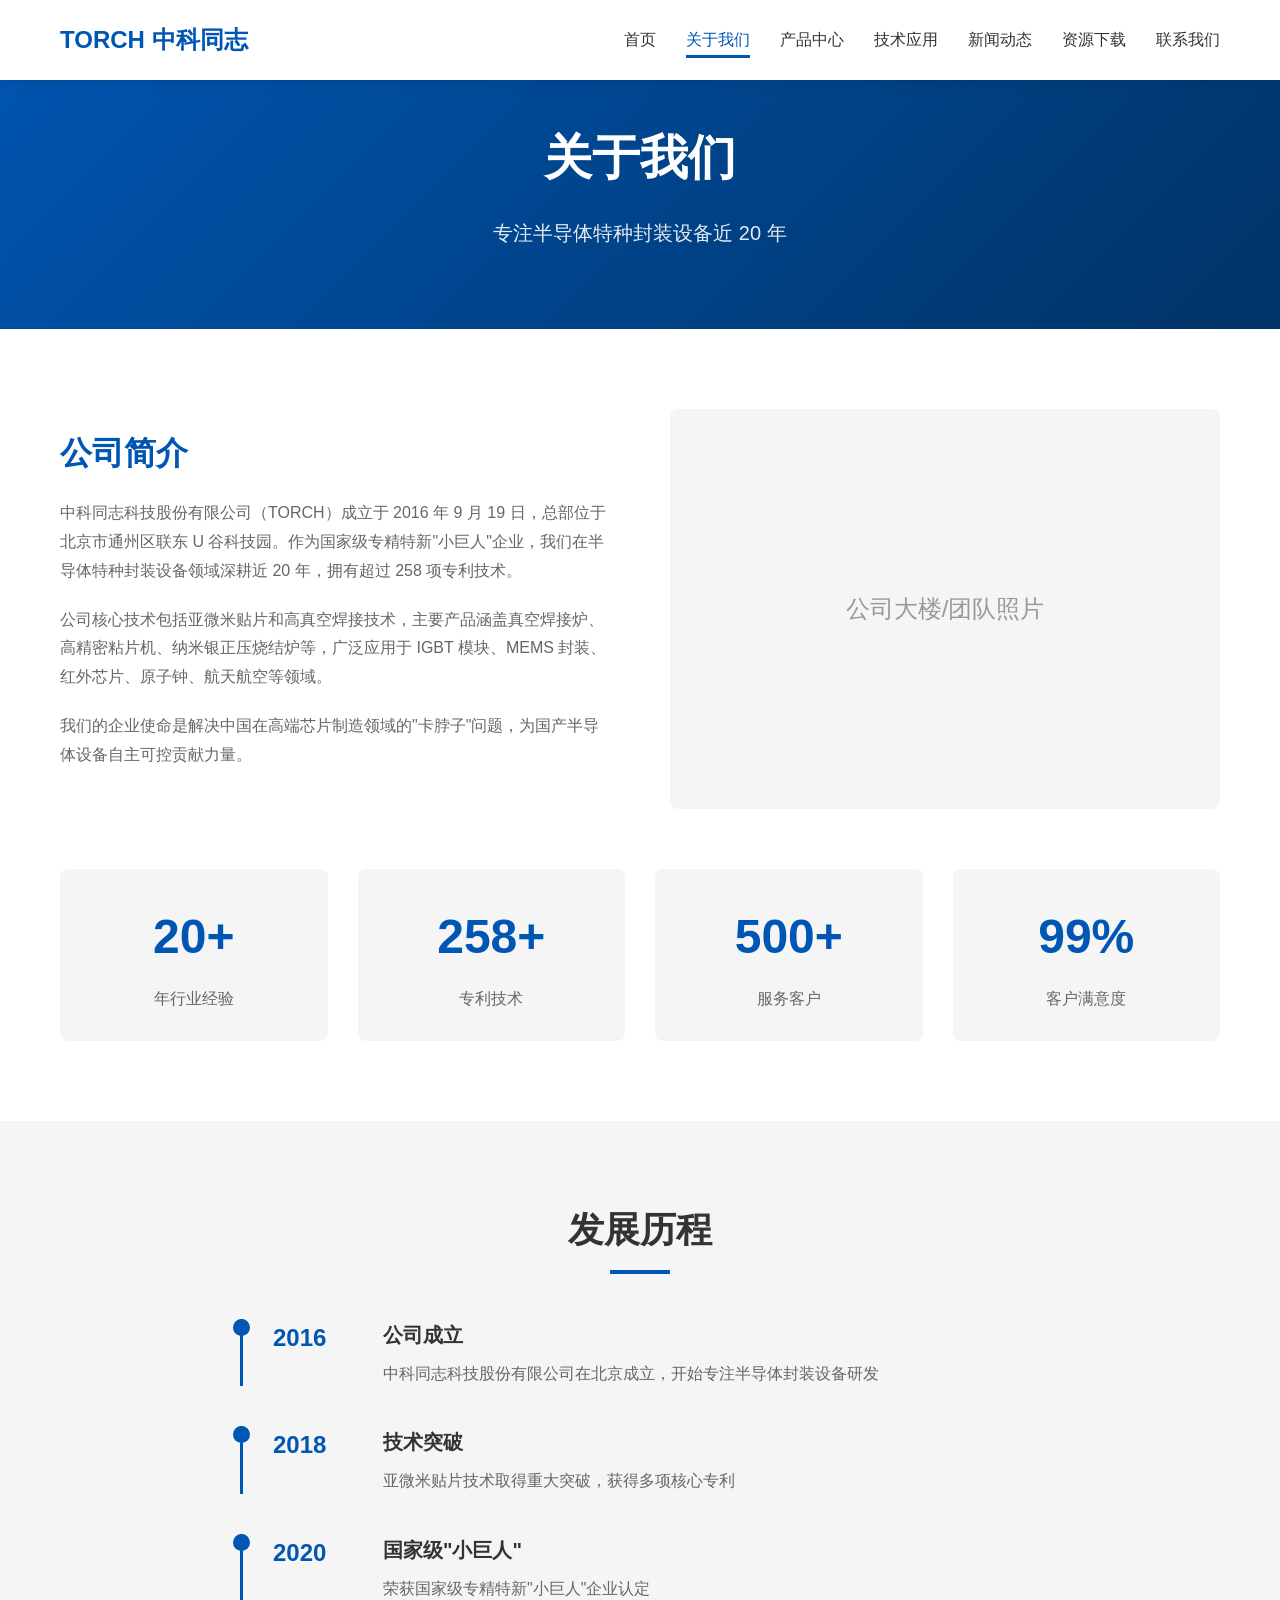
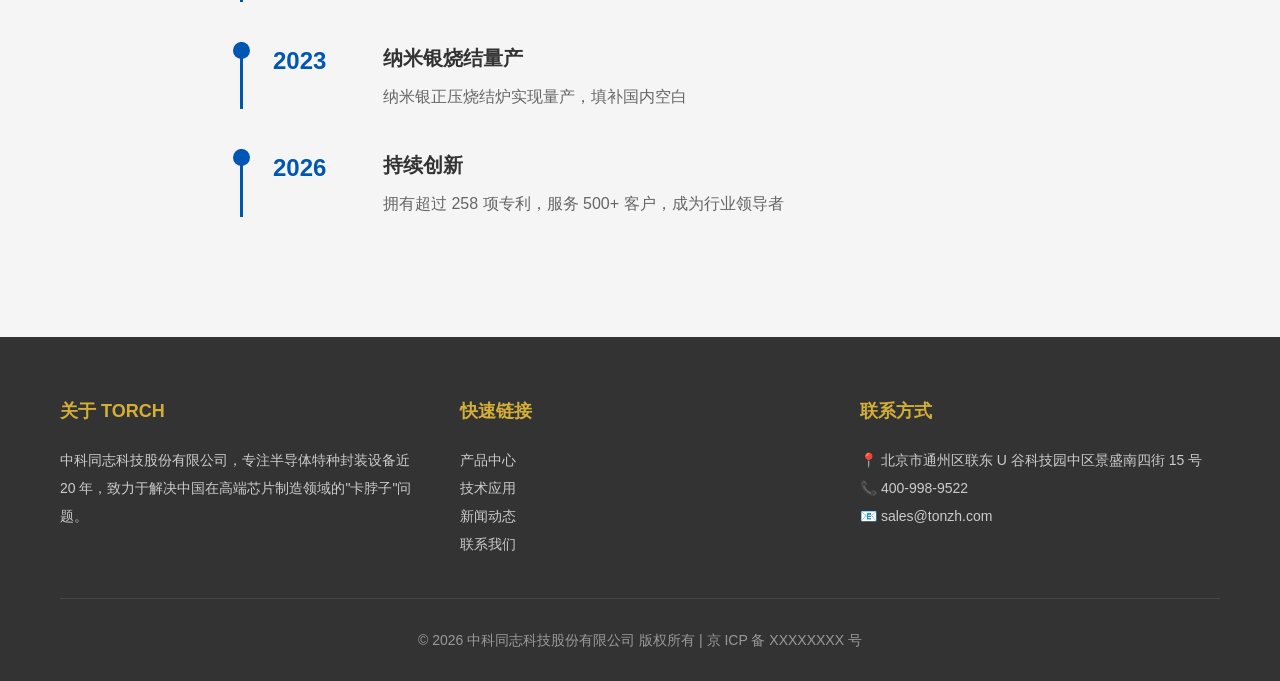
==== about/index.html @ dc51363b "Initial commit: 中科同志科技官方网站 v1.0" ====
<!DOCTYPE html>
<html lang="zh-CN">
<head>
    <meta charset="UTF-8">
    <meta name="viewport" content="width=device-width, initial-scale=1.0">
    <meta name="description" content="中科同志科技股份有限公司（TORCH）- 国家级专精特新'小巨人'企业，专注半导体特种封装设备近 20 年。">
    <title>关于我们 - 中科同志科技（TORCH）</title>
    <link rel="stylesheet" href="/css/style.css">
    <style>
        .page-header {
            background: linear-gradient(135deg, #0056B3 0%, #003366 100%);
            color: white;
            padding: 120px 0 80px;
            text-align: center;
        }
        .page-header h1 {
            font-size: 48px;
            margin-bottom: 20px;
        }
        .page-header p {
            font-size: 20px;
            opacity: 0.9;
        }
        .about-section {
            padding: 80px 0;
        }
        .about-content {
            display: grid;
            grid-template-columns: 1fr 1fr;
            gap: 60px;
            align-items: center;
        }
        .about-text h2 {
            font-size: 32px;
            margin-bottom: 20px;
            color: #0056B3;
        }
        .about-text p {
            line-height: 1.8;
            color: #666;
            margin-bottom: 20px;
        }
        .about-image {
            background: #f5f5f5;
            height: 400px;
            border-radius: 8px;
            display: flex;
            align-items: center;
            justify-content: center;
            font-size: 24px;
            color: #999;
        }
        .stats-grid {
            display: grid;
            grid-template-columns: repeat(4, 1fr);
            gap: 30px;
            margin-top: 60px;
        }
        .stat-card {
            text-align: center;
            padding: 30px;
            background: #f5f5f5;
            border-radius: 8px;
        }
        .stat-number {
            font-size: 48px;
            font-weight: 700;
            color: #0056B3;
            margin-bottom: 10px;
        }
        .stat-label {
            font-size: 16px;
            color: #666;
        }
        .timeline {
            padding: 80px 0;
            background: #f5f5f5;
        }
        .timeline-item {
            display: flex;
            gap: 30px;
            margin-bottom: 40px;
            padding-left: 30px;
            border-left: 3px solid #0056B3;
            position: relative;
        }
        .timeline-item::before {
            content: '';
            position: absolute;
            left: -10px;
            top: 0;
            width: 17px;
            height: 17px;
            background: #0056B3;
            border-radius: 50%;
        }
        .timeline-year {
            font-size: 24px;
            font-weight: 700;
            color: #0056B3;
            min-width: 80px;
        }
        .timeline-content h3 {
            font-size: 20px;
            margin-bottom: 10px;
        }
        .timeline-content p {
            color: #666;
            line-height: 1.6;
        }
    </style>
</head>
<body>
    <!-- 导航栏 -->
    <nav class="navbar">
        <div class="container">
            <div class="logo">
                <span class="logo-text" style="display:block">TORCH 中科同志</span>
            </div>
            <ul class="nav-menu">
                <li><a href="/">首页</a></li>
                <li><a href="/about/" class="active">关于我们</a></li>
                <li><a href="/products/">产品中心</a></li>
                <li><a href="/applications/">技术应用</a></li>
                <li><a href="/news/">新闻动态</a></li>
                <li><a href="/resources/">资源下载</a></li>
                <li><a href="/contact/">联系我们</a></li>
            </ul>
        </div>
    </nav>

    <!-- 页面头部 -->
    <section class="page-header">
        <div class="container">
            <h1>关于我们</h1>
            <p>专注半导体特种封装设备近 20 年</p>
        </div>
    </section>

    <!-- 公司简介 -->
    <section class="about-section">
        <div class="container">
            <div class="about-content">
                <div class="about-text">
                    <h2>公司简介</h2>
                    <p>中科同志科技股份有限公司（TORCH）成立于 2016 年 9 月 19 日，总部位于北京市通州区联东 U 谷科技园。作为国家级专精特新"小巨人"企业，我们在半导体特种封装设备领域深耕近 20 年，拥有超过 258 项专利技术。</p>
                    <p>公司核心技术包括亚微米贴片和高真空焊接技术，主要产品涵盖真空焊接炉、高精密粘片机、纳米银正压烧结炉等，广泛应用于 IGBT 模块、MEMS 封装、红外芯片、原子钟、航天航空等领域。</p>
                    <p>我们的企业使命是解决中国在高端芯片制造领域的"卡脖子"问题，为国产半导体设备自主可控贡献力量。</p>
                </div>
                <div class="about-image">
                    公司大楼/团队照片
                </div>
            </div>

            <!-- 核心数据 -->
            <div class="stats-grid">
                <div class="stat-card">
                    <div class="stat-number">20+</div>
                    <div class="stat-label">年行业经验</div>
                </div>
                <div class="stat-card">
                    <div class="stat-number">258+</div>
                    <div class="stat-label">专利技术</div>
                </div>
                <div class="stat-card">
                    <div class="stat-number">500+</div>
                    <div class="stat-label">服务客户</div>
                </div>
                <div class="stat-card">
                    <div class="stat-number">99%</div>
                    <div class="stat-label">客户满意度</div>
                </div>
            </div>
        </div>
    </section>

    <!-- 发展历程 -->
    <section class="timeline">
        <div class="container">
            <h2 class="section-title">发展历程</h2>
            <div style="max-width: 800px; margin: 0 auto;">
                <div class="timeline-item">
                    <div class="timeline-year">2016</div>
                    <div class="timeline-content">
                        <h3>公司成立</h3>
                        <p>中科同志科技股份有限公司在北京成立，开始专注半导体封装设备研发</p>
                    </div>
                </div>
                <div class="timeline-item">
                    <div class="timeline-year">2018</div>
                    <div class="timeline-content">
                        <h3>技术突破</h3>
                        <p>亚微米贴片技术取得重大突破，获得多项核心专利</p>
                    </div>
                </div>
                <div class="timeline-item">
                    <div class="timeline-year">2020</div>
                    <div class="timeline-content">
                        <h3>国家级"小巨人"</h3>
                        <p>荣获国家级专精特新"小巨人"企业认定</p>
                    </div>
                </div>
                <div class="timeline-item">
                    <div class="timeline-year">2023</div>
                    <div class="timeline-content">
                        <h3>纳米银烧结量产</h3>
                        <p>纳米银正压烧结炉实现量产，填补国内空白</p>
                    </div>
                </div>
                <div class="timeline-item">
                    <div class="timeline-year">2026</div>
                    <div class="timeline-content">
                        <h3>持续创新</h3>
                        <p>拥有超过 258 项专利，服务 500+ 客户，成为行业领导者</p>
                    </div>
                </div>
            </div>
        </div>
    </section>

    <!-- 页脚 -->
    <footer class="footer">
        <div class="container">
            <div class="footer-grid">
                <div class="footer-section">
                    <h4>关于 TORCH</h4>
                    <p>中科同志科技股份有限公司，专注半导体特种封装设备近 20 年，致力于解决中国在高端芯片制造领域的"卡脖子"问题。</p>
                </div>
                <div class="footer-section">
                    <h4>快速链接</h4>
                    <ul>
                        <li><a href="/products/">产品中心</a></li>
                        <li><a href="/applications/">技术应用</a></li>
                        <li><a href="/news/">新闻动态</a></li>
                        <li><a href="/contact/">联系我们</a></li>
                    </ul>
                </div>
                <div class="footer-section">
                    <h4>联系方式</h4>
                    <ul>
                        <li>📍 北京市通州区联东 U 谷科技园中区景盛南四街 15 号</li>
                        <li>📞 400-998-9522</li>
                        <li>📧 sales@tonzh.com</li>
                    </ul>
                </div>
            </div>
            <div class="footer-bottom">
                <p>&copy; 2026 中科同志科技股份有限公司 版权所有 | 京 ICP 备 XXXXXXXX 号</p>
            </div>
        </div>
    </footer>

    <script src="/js/main.js"></script>
</body>
</html>
---- css/style.css ----
/* 中科同志科技官方网站 - 样式表 */

/* 变量定义 */
:root {
    --primary-blue: #0056B3;
    --dark-gray: #333333;
    --light-gray: #F5F5F5;
    --patent-gold: #D4AF37;
    --white: #FFFFFF;
    --text-color: #333333;
    --text-light: #666666;
    --border-color: #E0E0E0;
}

/* 基础重置 */
* {
    margin: 0;
    padding: 0;
    box-sizing: border-box;
}

body {
    font-family: '思源黑体', 'Source Han Sans CN', 'Microsoft YaHei', sans-serif;
    font-size: 16px;
    line-height: 1.6;
    color: var(--text-color);
    background-color: var(--white);
}

a {
    text-decoration: none;
    color: inherit;
    transition: color 0.3s ease;
}

ul {
    list-style: none;
}

img {
    max-width: 100%;
    height: auto;
}

.container {
    max-width: 1200px;
    margin: 0 auto;
    padding: 0 20px;
}

.text-center {
    text-align: center;
}

/* 按钮样式 */
.btn {
    display: inline-block;
    padding: 12px 30px;
    border-radius: 4px;
    font-weight: 600;
    transition: all 0.3s ease;
    cursor: pointer;
}

.btn-primary {
    background-color: var(--primary-blue);
    color: var(--white);
    border: 2px solid var(--primary-blue);
}

.btn-primary:hover {
    background-color: #004494;
    border-color: #004494;
}

.btn-secondary {
    background-color: transparent;
    color: var(--primary-blue);
    border: 2px solid var(--primary-blue);
}

.btn-secondary:hover {
    background-color: var(--primary-blue);
    color: var(--white);
}

/* 导航栏 */
.navbar {
    background-color: var(--white);
    box-shadow: 0 2px 10px rgba(0,0,0,0.1);
    position: fixed;
    top: 0;
    left: 0;
    right: 0;
    z-index: 1000;
}

.navbar .container {
    display: flex;
    justify-content: space-between;
    align-items: center;
    height: 80px;
}

.logo {
    display: flex;
    align-items: center;
}

.logo img {
    height: 50px;
}

.logo-text {
    font-size: 24px;
    font-weight: bold;
    color: var(--primary-blue);
}

.nav-menu {
    display: flex;
    gap: 30px;
}

.nav-menu a {
    font-weight: 500;
    color: var(--text-color);
    padding: 10px 0;
    position: relative;
}

.nav-menu a:hover,
.nav-menu a.active {
    color: var(--primary-blue);
}

.nav-menu a.active::after {
    content: '';
    position: absolute;
    bottom: 0;
    left: 0;
    right: 0;
    height: 3px;
    background-color: var(--primary-blue);
}

.nav-toggle {
    display: none;
    flex-direction: column;
    cursor: pointer;
}

.nav-toggle span {
    width: 25px;
    height: 3px;
    background-color: var(--text-color);
    margin: 3px 0;
    transition: 0.3s;
}

/* 首屏 Hero */
.hero {
    position: relative;
    height: 600px;
    display: flex;
    align-items: center;
    margin-top: 80px;
    overflow: hidden;
}

.hero-bg {
    position: absolute;
    top: 0;
    left: 0;
    right: 0;
    bottom: 0;
    background: linear-gradient(135deg, var(--primary-blue) 0%, #003366 100%);
    z-index: -1;
}

.hero-bg::before {
    content: '';
    position: absolute;
    top: 0;
    left: 0;
    right: 0;
    bottom: 0;
    background: url('/images/hero-pattern.svg') repeat;
    opacity: 0.1;
}

.hero-content {
    color: var(--white);
    text-align: center;
}

.hero h1 {
    font-size: 48px;
    font-weight: 700;
    margin-bottom: 20px;
}

.hero-subtitle {
    font-size: 20px;
    margin-bottom: 40px;
    opacity: 0.9;
}

.hero-buttons {
    display: flex;
    gap: 20px;
    justify-content: center;
}

.hero .btn-secondary {
    color: var(--white);
    border-color: var(--white);
}

.hero .btn-secondary:hover {
    background-color: var(--white);
    color: var(--primary-blue);
}

/* 章节通用样式 */
.section {
    padding: 80px 0;
}

.section-title {
    font-size: 36px;
    font-weight: 700;
    text-align: center;
    margin-bottom: 60px;
    color: var(--dark-gray);
    position: relative;
}

.section-title::after {
    content: '';
    position: absolute;
    bottom: -15px;
    left: 50%;
    transform: translateX(-50%);
    width: 60px;
    height: 4px;
    background-color: var(--primary-blue);
}

/* 核心优势 */
.features {
    padding: 80px 0;
    background-color: var(--light-gray);
}

.features-grid {
    display: grid;
    grid-template-columns: repeat(4, 1fr);
    gap: 30px;
}

.feature-card {
    background: var(--white);
    padding: 40px 30px;
    border-radius: 8px;
    text-align: center;
    transition: transform 0.3s ease, box-shadow 0.3s ease;
}

.feature-card:hover {
    transform: translateY(-10px);
    box-shadow: 0 20px 40px rgba(0,0,0,0.1);
}

.feature-icon {
    font-size: 48px;
    margin-bottom: 20px;
}

.feature-card h3 {
    font-size: 20px;
    margin-bottom: 15px;
    color: var(--primary-blue);
}

.feature-card p {
    color: var(--text-light);
    line-height: 1.8;
}

/* 产品预览 */
.products-preview {
    padding: 80px 0;
}

.products-grid {
    display: grid;
    grid-template-columns: repeat(3, 1fr);
    gap: 30px;
    margin-bottom: 50px;
}

.product-card {
    background: var(--white);
    border: 1px solid var(--border-color);
    border-radius: 8px;
    overflow: hidden;
    transition: box-shadow 0.3s ease;
}

.product-card:hover {
    box-shadow: 0 10px 30px rgba(0,0,0,0.1);
}

.product-image {
    height: 200px;
    background-color: var(--light-gray);
    display: flex;
    align-items: center;
    justify-content: center;
}

.product-placeholder {
    color: var(--text-light);
    font-size: 18px;
}

.product-card h3 {
    padding: 20px 20px 10px;
    font-size: 20px;
    color: var(--dark-gray);
}

.product-card p {
    padding: 0 20px 20px;
    color: var(--text-light);
    line-height: 1.8;
}

.product-link {
    display: block;
    padding: 0 20px 20px;
    color: var(--primary-blue);
    font-weight: 600;
}

.product-link:hover {
    color: #004494;
}

/* 新闻预览 */
.news-preview {
    padding: 80px 0;
    background-color: var(--light-gray);
}

.news-grid {
    display: grid;
    grid-template-columns: repeat(3, 1fr);
    gap: 30px;
    margin-bottom: 50px;
}

.news-card {
    background: var(--white);
    border-radius: 8px;
    overflow: hidden;
    box-shadow: 0 2px 10px rgba(0,0,0,0.05);
    transition: transform 0.3s ease;
}

.news-card:hover {
    transform: translateY(-5px);
}

.news-image {
    height: 180px;
    background-color: var(--primary-blue);
    display: flex;
    align-items: center;
    justify-content: center;
    color: var(--white);
    font-size: 48px;
}

.news-content {
    padding: 20px;
}

.news-category {
    display: inline-block;
    padding: 4px 12px;
    background-color: var(--primary-blue);
    color: var(--white);
    font-size: 12px;
    border-radius: 20px;
    margin-bottom: 10px;
}

.news-title {
    font-size: 18px;
    font-weight: 600;
    margin-bottom: 10px;
    color: var(--dark-gray);
}

.news-excerpt {
    color: var(--text-light);
    font-size: 14px;
    line-height: 1.6;
    margin-bottom: 15px;
}

.news-meta {
    display: flex;
    justify-content: space-between;
    font-size: 13px;
    color: #999;
}

/* 页脚 */
.footer {
    background-color: var(--dark-gray);
    color: var(--white);
    padding: 60px 0 30px;
}

.footer-grid {
    display: grid;
    grid-template-columns: repeat(3, 1fr);
    gap: 40px;
    margin-bottom: 40px;
}

.footer-section h4 {
    font-size: 18px;
    margin-bottom: 20px;
    color: var(--patent-gold);
}

.footer-section p,
.footer-section li {
    color: #ccc;
    line-height: 2;
    font-size: 14px;
}

.footer-section ul li {
    list-style: none;
}

.footer-section a:hover {
    color: var(--patent-gold);
}

.footer-bottom {
    border-top: 1px solid #444;
    padding-top: 30px;
    text-align: center;
    color: #999;
    font-size: 14px;
}

/* 响应式设计 */
@media (max-width: 992px) {
    .features-grid,
    .products-grid,
    .news-grid,
    .footer-grid {
        grid-template-columns: repeat(2, 1fr);
    }

    .hero h1 {
        font-size: 36px;
    }
}

@media (max-width: 768px) {
    .nav-menu {
        display: none;
        position: absolute;
        top: 80px;
        left: 0;
        right: 0;
        background: var(--white);
        flex-direction: column;
        padding: 20px;
        box-shadow: 0 5px 10px rgba(0,0,0,0.1);
    }

    .nav-menu.active {
        display: flex;
    }

    .nav-toggle {
        display: flex;
    }

    .features-grid,
    .products-grid,
    .news-grid,
    .footer-grid {
        grid-template-columns: 1fr;
    }

    .hero {
        height: 500px;
    }

    .hero h1 {
        font-size: 28px;
    }

    .hero-subtitle {
        font-size: 16px;
    }

    .hero-buttons {
        flex-direction: column;
        align-items: center;
    }
}

/* 页面加载动画 */
@keyframes fadeIn {
    from {
        opacity: 0;
        transform: translateY(20px);
    }
    to {
        opacity: 1;
        transform: translateY(0);
    }
}

.feature-card,
.product-card,
.news-card {
    animation: fadeIn 0.6s ease forwards;
}
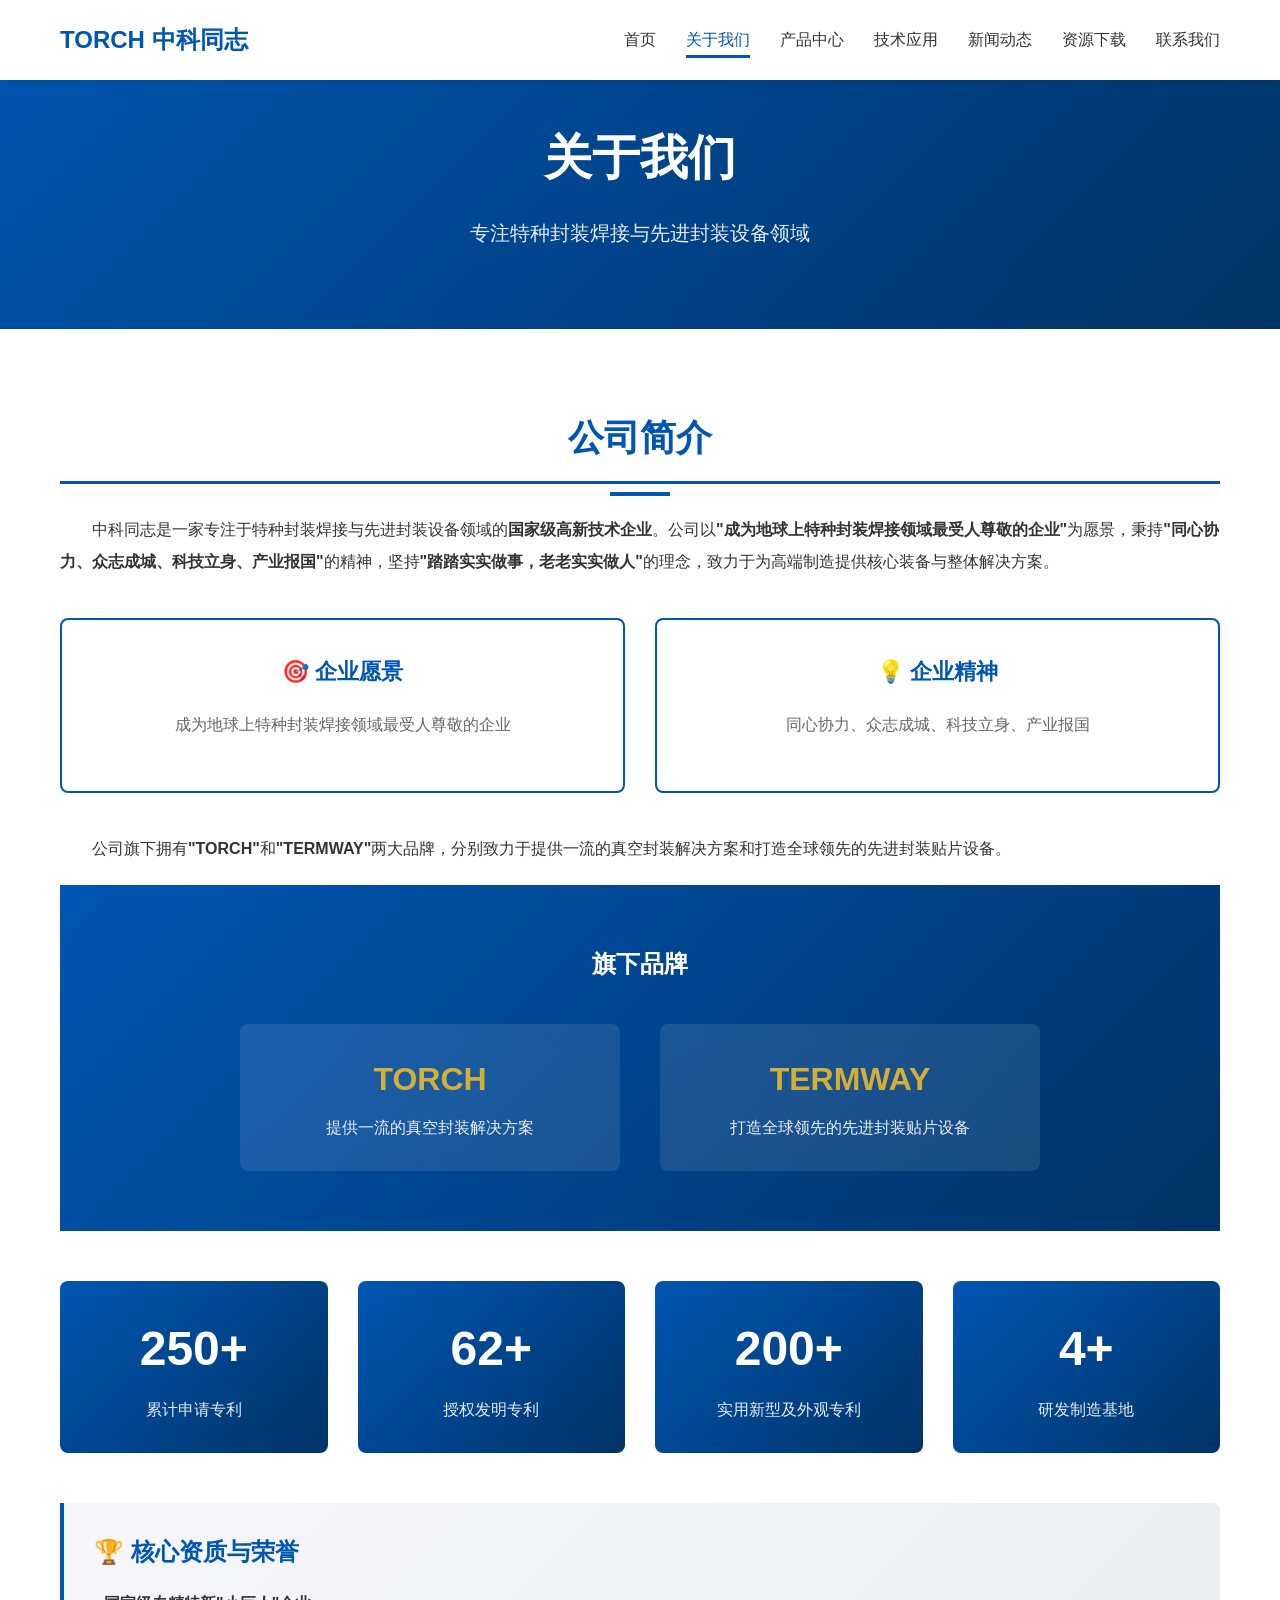
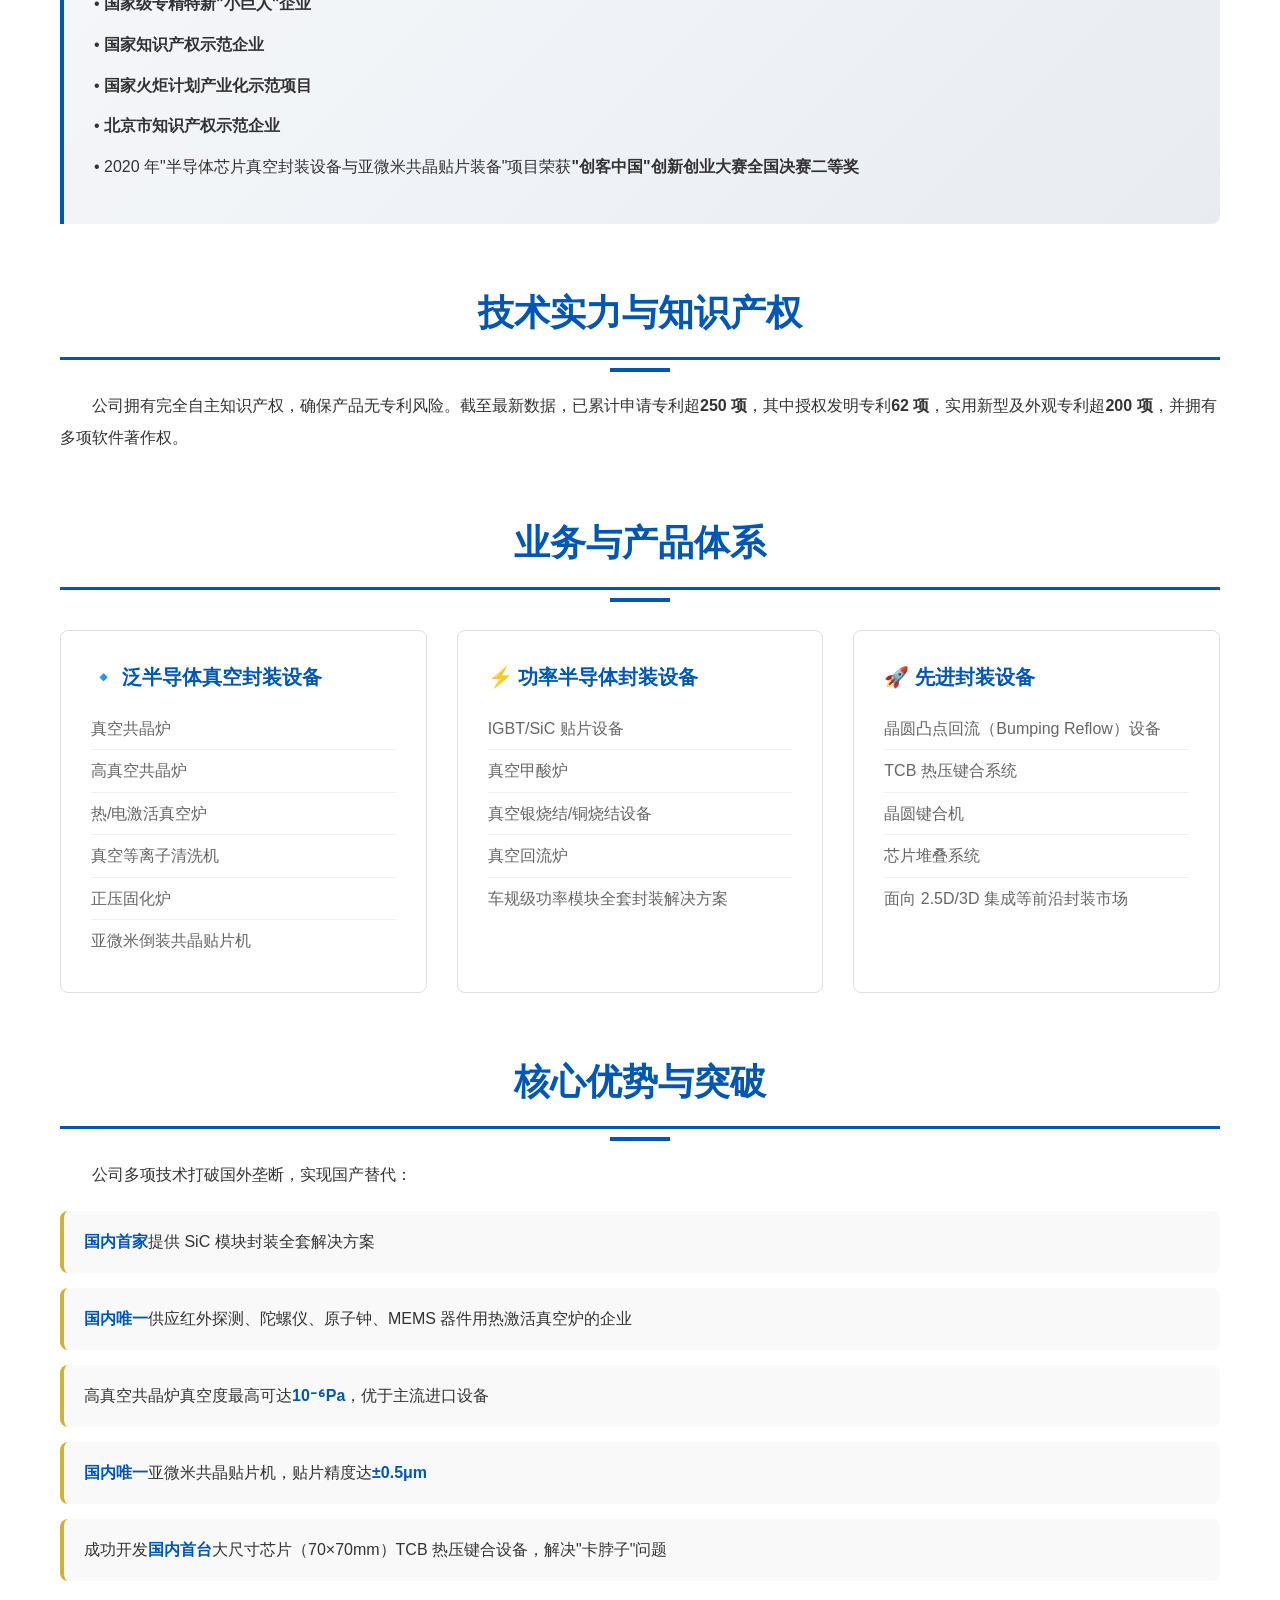
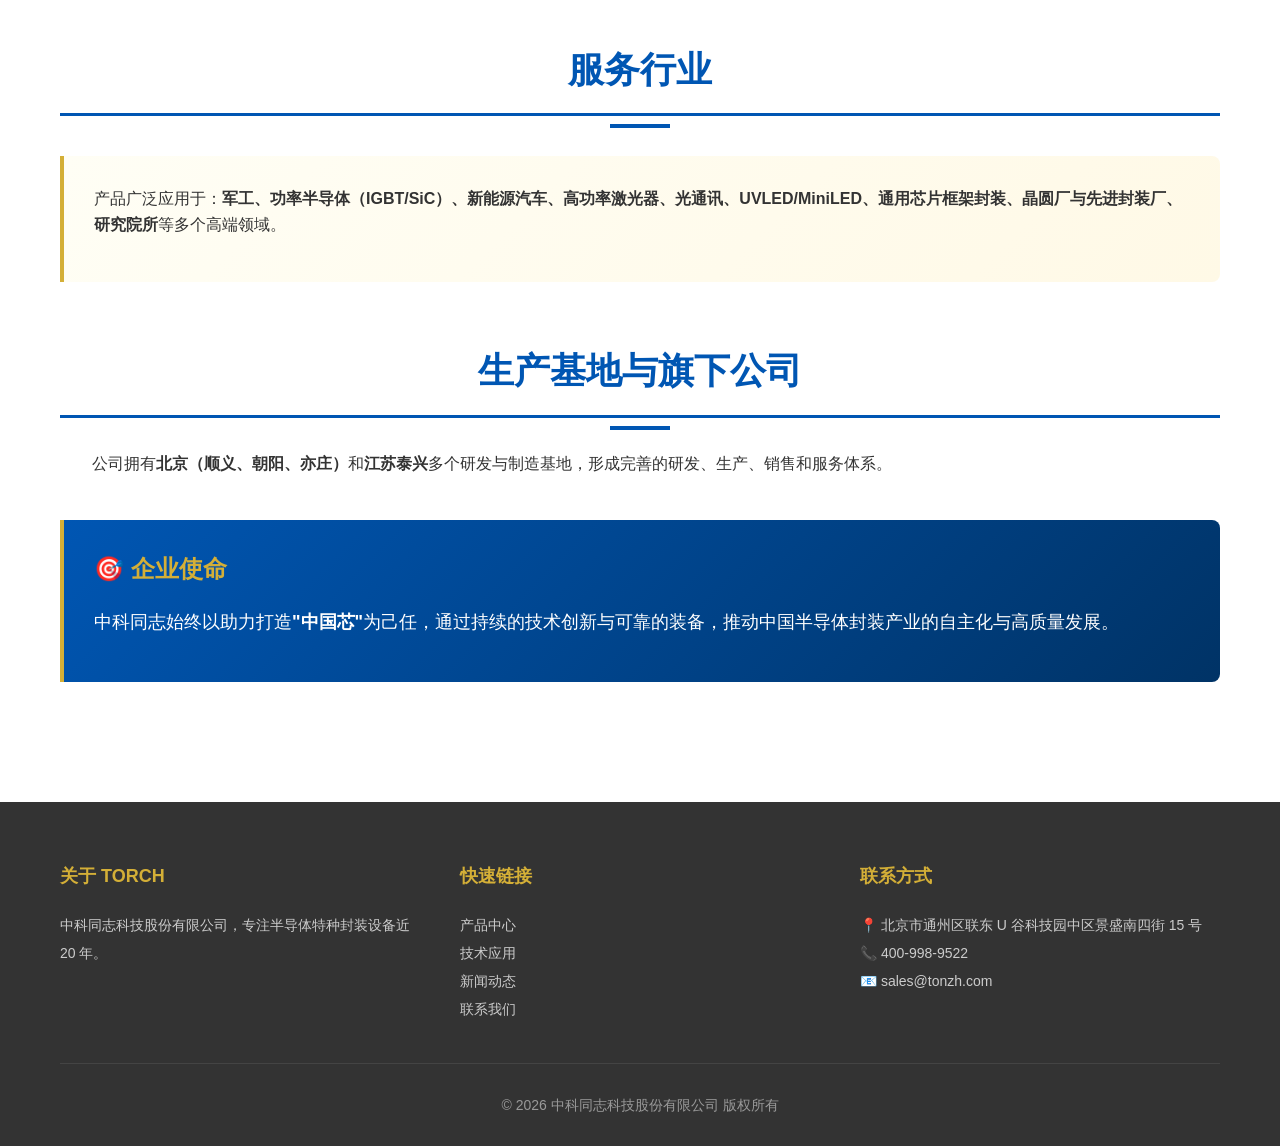
==== commit a847c7b4: "更新公司介绍为最新版本" ====
--- a/about/index.html
+++ b/about/index.html
@@ -3,7 +3,8 @@
 <head>
     <meta charset="UTF-8">
     <meta name="viewport" content="width=device-width, initial-scale=1.0">
-    <meta name="description" content="中科同志科技股份有限公司（TORCH）- 国家级专精特新'小巨人'企业，专注半导体特种封装设备近 20 年。">
+    <meta name="description" content="中科同志科技股份有限公司 - 国家级专精特新'小巨人'企业，专注特种封装焊接与先进封装设备领域">
+    <meta name="keywords" content="中科同志，TORCH，真空共晶炉，亚微米贴片机，半导体封装设备，IGBT 封装，SiC 封装">
     <title>关于我们 - 中科同志科技（TORCH）</title>
     <link rel="stylesheet" href="/css/style.css">
     <style>
@@ -24,53 +25,159 @@
         .about-section {
             padding: 80px 0;
         }
+        .section-title {
+            font-size: 36px;
+            font-weight: 700;
+            color: #0056B3;
+            margin-bottom: 30px;
+            padding-bottom: 15px;
+            border-bottom: 3px solid #0056B3;
+        }
         .about-content {
+            line-height: 2;
+            color: #333;
+            font-size: 16px;
+        }
+        .about-content p {
+            margin-bottom: 20px;
+            text-indent: 2em;
+        }
+        .highlight-box {
+            background: linear-gradient(135deg, #f5f7fa 0%, #e8ecf1 100%);
+            border-left: 4px solid #0056B3;
+            padding: 30px;
+            margin: 40px 0;
+            border-radius: 0 8px 8px 0;
+        }
+        .highlight-box h3 {
+            color: #0056B3;
+            font-size: 24px;
+            margin-bottom: 20px;
+        }
+        .highlight-box p {
+            text-indent: 0;
+            margin-bottom: 15px;
+        }
+        .vision-mission {
             display: grid;
-            grid-template-columns: 1fr 1fr;
-            gap: 60px;
-            align-items: center;
-        }
-        .about-text h2 {
-            font-size: 32px;
-            margin-bottom: 20px;
-            color: #0056B3;
-        }
-        .about-text p {
-            line-height: 1.8;
+            grid-template-columns: repeat(2, 1fr);
+            gap: 30px;
+            margin: 40px 0;
+        }
+        .vm-card {
+            background: white;
+            border: 2px solid #0056B3;
+            border-radius: 8px;
+            padding: 30px;
+            text-align: center;
+        }
+        .vm-card h3 {
+            color: #0056B3;
+            font-size: 22px;
+            margin-bottom: 15px;
+        }
+        .vm-card p {
+            text-indent: 0;
             color: #666;
-            margin-bottom: 20px;
-        }
-        .about-image {
-            background: #f5f5f5;
-            height: 400px;
-            border-radius: 8px;
-            display: flex;
-            align-items: center;
-            justify-content: center;
-            font-size: 24px;
-            color: #999;
+            font-size: 16px;
         }
         .stats-grid {
             display: grid;
             grid-template-columns: repeat(4, 1fr);
             gap: 30px;
-            margin-top: 60px;
+            margin: 50px 0;
         }
         .stat-card {
             text-align: center;
             padding: 30px;
-            background: #f5f5f5;
+            background: linear-gradient(135deg, #0056B3 0%, #003366 100%);
             border-radius: 8px;
+            color: white;
         }
         .stat-number {
             font-size: 48px;
             font-weight: 700;
-            color: #0056B3;
             margin-bottom: 10px;
         }
         .stat-label {
             font-size: 16px;
+            opacity: 0.9;
+        }
+        .products-grid {
+            display: grid;
+            grid-template-columns: repeat(3, 1fr);
+            gap: 30px;
+            margin: 40px 0;
+        }
+        .product-category {
+            background: white;
+            border: 1px solid #e0e0e0;
+            border-radius: 8px;
+            padding: 30px;
+            transition: all 0.3s;
+        }
+        .product-category:hover {
+            box-shadow: 0 10px 30px rgba(0,0,0,0.1);
+            border-color: #0056B3;
+        }
+        .product-category h3 {
+            color: #0056B3;
+            font-size: 20px;
+            margin-bottom: 15px;
+        }
+        .product-category ul {
+            list-style: none;
+            padding: 0;
+        }
+        .product-category li {
+            padding: 8px 0;
+            border-bottom: 1px solid #f0f0f0;
             color: #666;
+        }
+        .product-category li:last-child {
+            border-bottom: none;
+        }
+        .advantages-list {
+            list-style: none;
+            padding: 0;
+        }
+        .advantages-list li {
+            padding: 15px 20px;
+            margin-bottom: 15px;
+            background: #f9f9f9;
+            border-radius: 8px;
+            border-left: 4px solid #D4AF37;
+        }
+        .advantages-list li strong {
+            color: #0056B3;
+        }
+        .brands-section {
+            background: linear-gradient(135deg, #0056B3 0%, #003366 100%);
+            color: white;
+            padding: 60px 0;
+            text-align: center;
+        }
+        .brands-grid {
+            display: grid;
+            grid-template-columns: repeat(2, 1fr);
+            gap: 40px;
+            max-width: 800px;
+            margin: 40px auto 0;
+        }
+        .brand-card {
+            background: rgba(255,255,255,0.1);
+            padding: 30px;
+            border-radius: 8px;
+            backdrop-filter: blur(10px);
+        }
+        .brand-card h3 {
+            font-size: 32px;
+            margin-bottom: 10px;
+            color: #D4AF37;
+        }
+        .brand-card p {
+            opacity: 0.9;
+            text-indent: 0;
         }
         .timeline {
             padding: 80px 0;
@@ -107,6 +214,15 @@
         .timeline-content p {
             color: #666;
             line-height: 1.6;
+            text-indent: 0;
+        }
+        @media (max-width: 992px) {
+            .vision-mission,
+            .stats-grid,
+            .products-grid,
+            .brands-grid {
+                grid-template-columns: 1fr;
+            }
         }
     </style>
 </head>
@@ -133,87 +249,149 @@
     <section class="page-header">
         <div class="container">
             <h1>关于我们</h1>
-            <p>专注半导体特种封装设备近 20 年</p>
+            <p>专注特种封装焊接与先进封装设备领域</p>
         </div>
     </section>
 
     <!-- 公司简介 -->
     <section class="about-section">
         <div class="container">
+            <h2 class="section-title">公司简介</h2>
             <div class="about-content">
-                <div class="about-text">
-                    <h2>公司简介</h2>
-                    <p>中科同志科技股份有限公司（TORCH）成立于 2016 年 9 月 19 日，总部位于北京市通州区联东 U 谷科技园。作为国家级专精特新"小巨人"企业，我们在半导体特种封装设备领域深耕近 20 年，拥有超过 258 项专利技术。</p>
-                    <p>公司核心技术包括亚微米贴片和高真空焊接技术，主要产品涵盖真空焊接炉、高精密粘片机、纳米银正压烧结炉等，广泛应用于 IGBT 模块、MEMS 封装、红外芯片、原子钟、航天航空等领域。</p>
-                    <p>我们的企业使命是解决中国在高端芯片制造领域的"卡脖子"问题，为国产半导体设备自主可控贡献力量。</p>
-                </div>
-                <div class="about-image">
-                    公司大楼/团队照片
+                <p>中科同志是一家专注于特种封装焊接与先进封装设备领域的<strong>国家级高新技术企业</strong>。公司以<strong>"成为地球上特种封装焊接领域最受人尊敬的企业"</strong>为愿景，秉持<strong>"同心协力、众志成城、科技立身、产业报国"</strong>的精神，坚持<strong>"踏踏实实做事，老老实实做人"</strong>的理念，致力于为高端制造提供核心装备与整体解决方案。</p>
+                
+                <div class="vision-mission">
+                    <div class="vm-card">
+                        <h3>🎯 企业愿景</h3>
+                        <p>成为地球上特种封装焊接领域最受人尊敬的企业</p>
+                    </div>
+                    <div class="vm-card">
+                        <h3>💡 企业精神</h3>
+                        <p>同心协力、众志成城、科技立身、产业报国</p>
+                    </div>
+                </div>
+
+                <p>公司旗下拥有<strong>"TORCH"</strong>和<strong>"TERMWAY"</strong>两大品牌，分别致力于提供一流的真空封装解决方案和打造全球领先的先进封装贴片设备。</p>
+            </div>
+
+            <!-- 品牌介绍 -->
+            <div class="brands-section">
+                <div class="container">
+                    <h2 style="color: white; margin-bottom: 10px;">旗下品牌</h2>
+                    <div class="brands-grid">
+                        <div class="brand-card">
+                            <h3>TORCH</h3>
+                            <p>提供一流的真空封装解决方案</p>
+                        </div>
+                        <div class="brand-card">
+                            <h3>TERMWAY</h3>
+                            <p>打造全球领先的先进封装贴片设备</p>
+                        </div>
+                    </div>
                 </div>
             </div>
 
             <!-- 核心数据 -->
             <div class="stats-grid">
                 <div class="stat-card">
-                    <div class="stat-number">20+</div>
-                    <div class="stat-label">年行业经验</div>
+                    <div class="stat-number">250+</div>
+                    <div class="stat-label">累计申请专利</div>
                 </div>
                 <div class="stat-card">
-                    <div class="stat-number">258+</div>
-                    <div class="stat-label">专利技术</div>
+                    <div class="stat-number">62+</div>
+                    <div class="stat-label">授权发明专利</div>
                 </div>
                 <div class="stat-card">
-                    <div class="stat-number">500+</div>
-                    <div class="stat-label">服务客户</div>
+                    <div class="stat-number">200+</div>
+                    <div class="stat-label">实用新型及外观专利</div>
                 </div>
                 <div class="stat-card">
-                    <div class="stat-number">99%</div>
-                    <div class="stat-label">客户满意度</div>
-                </div>
-            </div>
-        </div>
-    </section>
-
-    <!-- 发展历程 -->
-    <section class="timeline">
-        <div class="container">
-            <h2 class="section-title">发展历程</h2>
-            <div style="max-width: 800px; margin: 0 auto;">
-                <div class="timeline-item">
-                    <div class="timeline-year">2016</div>
-                    <div class="timeline-content">
-                        <h3>公司成立</h3>
-                        <p>中科同志科技股份有限公司在北京成立，开始专注半导体封装设备研发</p>
-                    </div>
-                </div>
-                <div class="timeline-item">
-                    <div class="timeline-year">2018</div>
-                    <div class="timeline-content">
-                        <h3>技术突破</h3>
-                        <p>亚微米贴片技术取得重大突破，获得多项核心专利</p>
-                    </div>
-                </div>
-                <div class="timeline-item">
-                    <div class="timeline-year">2020</div>
-                    <div class="timeline-content">
-                        <h3>国家级"小巨人"</h3>
-                        <p>荣获国家级专精特新"小巨人"企业认定</p>
-                    </div>
-                </div>
-                <div class="timeline-item">
-                    <div class="timeline-year">2023</div>
-                    <div class="timeline-content">
-                        <h3>纳米银烧结量产</h3>
-                        <p>纳米银正压烧结炉实现量产，填补国内空白</p>
-                    </div>
-                </div>
-                <div class="timeline-item">
-                    <div class="timeline-year">2026</div>
-                    <div class="timeline-content">
-                        <h3>持续创新</h3>
-                        <p>拥有超过 258 项专利，服务 500+ 客户，成为行业领导者</p>
-                    </div>
-                </div>
+                    <div class="stat-number">4+</div>
+                    <div class="stat-label">研发制造基地</div>
+                </div>
+            </div>
+
+            <!-- 核心资质 -->
+            <div class="highlight-box">
+                <h3>🏆 核心资质与荣誉</h3>
+                <p>• <strong>国家级专精特新"小巨人"企业</strong></p>
+                <p>• <strong>国家知识产权示范企业</strong></p>
+                <p>• <strong>国家火炬计划产业化示范项目</strong></p>
+                <p>• <strong>北京市知识产权示范企业</strong></p>
+                <p>• 2020 年"半导体芯片真空封装设备与亚微米共晶贴片装备"项目荣获<strong>"创客中国"创新创业大赛全国决赛二等奖</strong></p>
+            </div>
+
+            <!-- 技术实力 -->
+            <h2 class="section-title" style="margin-top: 60px;">技术实力与知识产权</h2>
+            <div class="about-content">
+                <p>公司拥有完全自主知识产权，确保产品无专利风险。截至最新数据，已累计申请专利超<strong>250 项</strong>，其中授权发明专利<strong>62 项</strong>，实用新型及外观专利超<strong>200 项</strong>，并拥有多项软件著作权。</p>
+            </div>
+
+            <!-- 产品体系 -->
+            <h2 class="section-title" style="margin-top: 60px;">业务与产品体系</h2>
+            <div class="products-grid">
+                <div class="product-category">
+                    <h3>🔹 泛半导体真空封装设备</h3>
+                    <ul>
+                        <li>真空共晶炉</li>
+                        <li>高真空共晶炉</li>
+                        <li>热/电激活真空炉</li>
+                        <li>真空等离子清洗机</li>
+                        <li>正压固化炉</li>
+                        <li>亚微米倒装共晶贴片机</li>
+                    </ul>
+                </div>
+                <div class="product-category">
+                    <h3>⚡ 功率半导体封装设备</h3>
+                    <ul>
+                        <li>IGBT/SiC 贴片设备</li>
+                        <li>真空甲酸炉</li>
+                        <li>真空银烧结/铜烧结设备</li>
+                        <li>真空回流炉</li>
+                        <li>车规级功率模块全套封装解决方案</li>
+                    </ul>
+                </div>
+                <div class="product-category">
+                    <h3>🚀 先进封装设备</h3>
+                    <ul>
+                        <li>晶圆凸点回流（Bumping Reflow）设备</li>
+                        <li>TCB 热压键合系统</li>
+                        <li>晶圆键合机</li>
+                        <li>芯片堆叠系统</li>
+                        <li>面向 2.5D/3D 集成等前沿封装市场</li>
+                    </ul>
+                </div>
+            </div>
+
+            <!-- 核心优势 -->
+            <h2 class="section-title" style="margin-top: 60px;">核心优势与突破</h2>
+            <div class="about-content">
+                <p>公司多项技术打破国外垄断，实现国产替代：</p>
+                <ul class="advantages-list">
+                    <li><strong>国内首家</strong>提供 SiC 模块封装全套解决方案</li>
+                    <li><strong>国内唯一</strong>供应红外探测、陀螺仪、原子钟、MEMS 器件用热激活真空炉的企业</li>
+                    <li>高真空共晶炉真空度最高可达<strong>10⁻⁶Pa</strong>，优于主流进口设备</li>
+                    <li><strong>国内唯一</strong>亚微米共晶贴片机，贴片精度达<strong>±0.5μm</strong></li>
+                    <li>成功开发<strong>国内首台</strong>大尺寸芯片（70×70mm）TCB 热压键合设备，解决"卡脖子"问题</li>
+                </ul>
+            </div>
+
+            <!-- 服务行业 -->
+            <h2 class="section-title" style="margin-top: 60px;">服务行业</h2>
+            <div class="highlight-box" style="border-left-color: #D4AF37; background: linear-gradient(135deg, #fffef5 0%, #fff9e6 100%);">
+                <p>产品广泛应用于：<strong>军工、功率半导体（IGBT/SiC）、新能源汽车、高功率激光器、光通讯、UVLED/MiniLED、通用芯片框架封装、晶圆厂与先进封装厂、研究院所</strong>等多个高端领域。</p>
+            </div>
+
+            <!-- 生产基地 -->
+            <h2 class="section-title" style="margin-top: 60px;">生产基地与旗下公司</h2>
+            <div class="about-content">
+                <p>公司拥有<strong>北京（顺义、朝阳、亦庄）</strong>和<strong>江苏泰兴</strong>多个研发与制造基地，形成完善的研发、生产、销售和服务体系。</p>
+            </div>
+
+            <!-- 企业使命 -->
+            <div class="highlight-box" style="background: linear-gradient(135deg, #0056B3 0%, #003366 100%); color: white; border-left-color: #D4AF37;">
+                <h3 style="color: #D4AF37;">🎯 企业使命</h3>
+                <p style="font-size: 18px; text-indent: 0;">中科同志始终以助力打造<strong>"中国芯"</strong>为己任，通过持续的技术创新与可靠的装备，推动中国半导体封装产业的自主化与高质量发展。</p>
             </div>
         </div>
     </section>
@@ -224,7 +402,7 @@
             <div class="footer-grid">
                 <div class="footer-section">
                     <h4>关于 TORCH</h4>
-                    <p>中科同志科技股份有限公司，专注半导体特种封装设备近 20 年，致力于解决中国在高端芯片制造领域的"卡脖子"问题。</p>
+                    <p>中科同志科技股份有限公司，专注半导体特种封装设备近 20 年。</p>
                 </div>
                 <div class="footer-section">
                     <h4>快速链接</h4>
@@ -245,7 +423,7 @@
                 </div>
             </div>
             <div class="footer-bottom">
-                <p>&copy; 2026 中科同志科技股份有限公司 版权所有 | 京 ICP 备 XXXXXXXX 号</p>
+                <p>&copy; 2026 中科同志科技股份有限公司 版权所有</p>
             </div>
         </div>
     </footer>
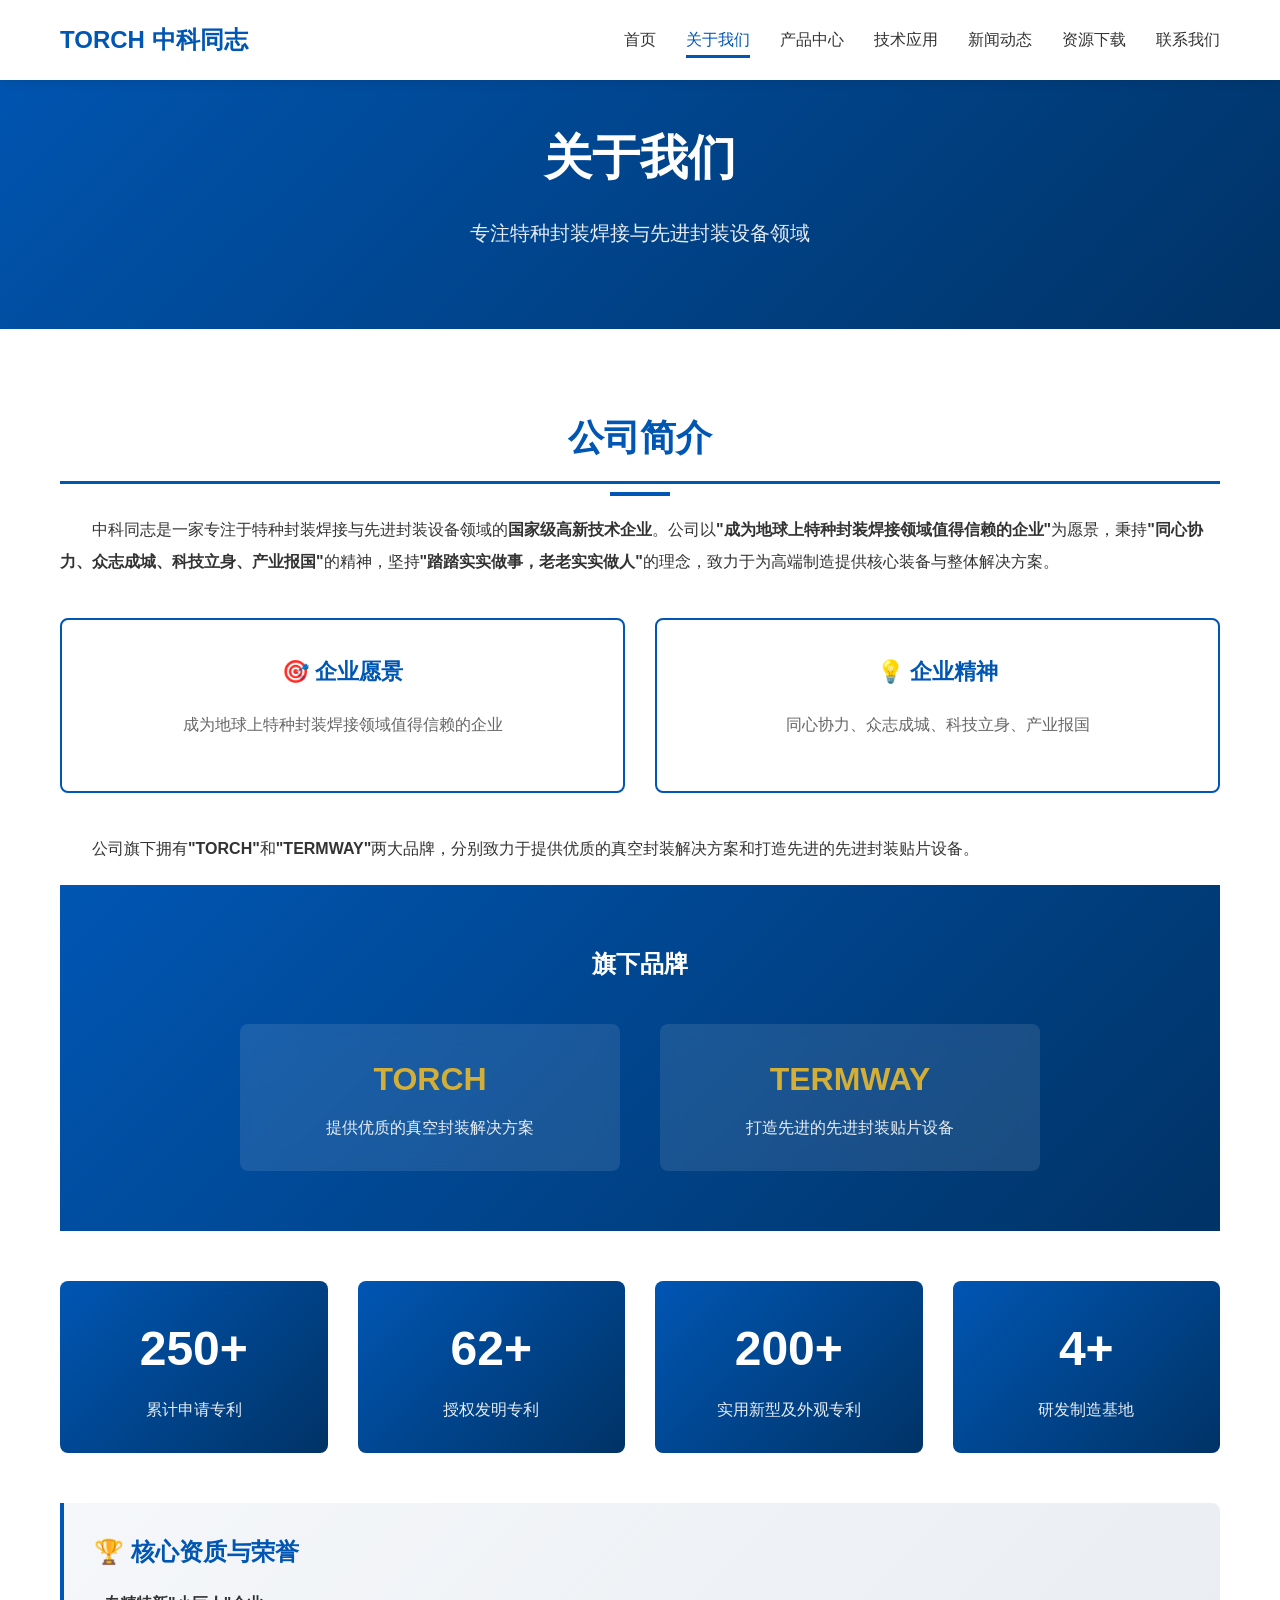
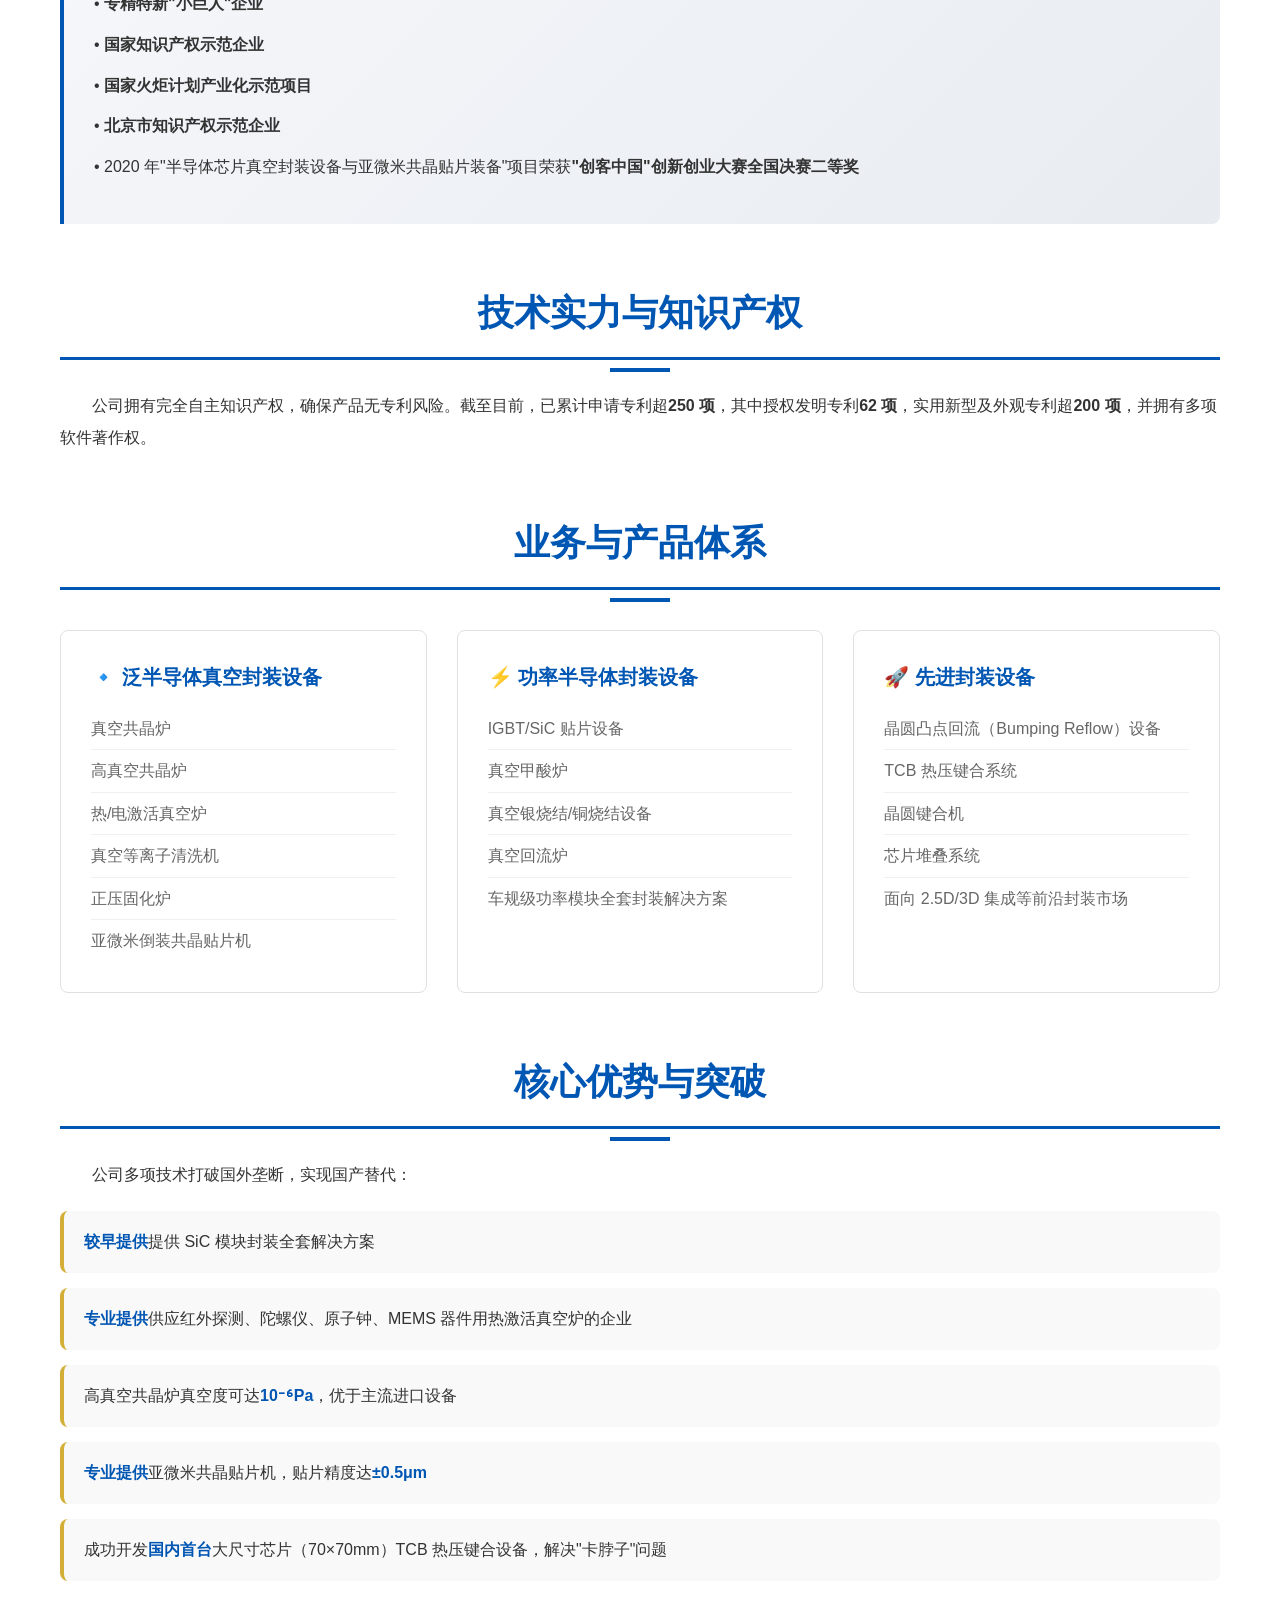
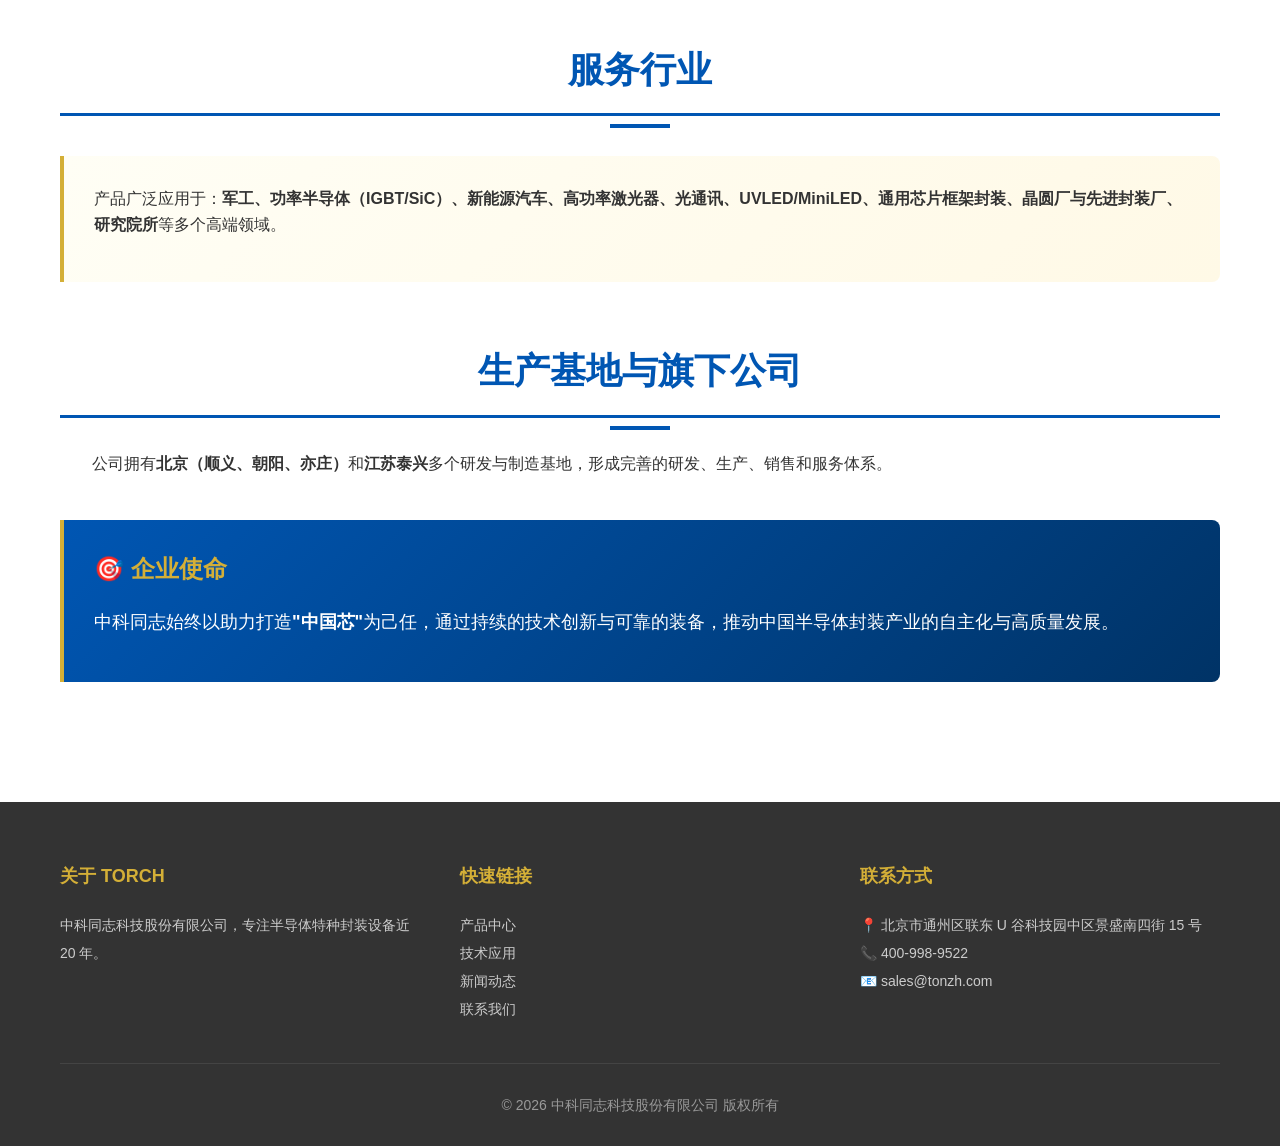
==== commit 766d1d0e: "修改广告法违禁词" ====
--- a/about/index.html
+++ b/about/index.html
@@ -3,7 +3,7 @@
 <head>
     <meta charset="UTF-8">
     <meta name="viewport" content="width=device-width, initial-scale=1.0">
-    <meta name="description" content="中科同志科技股份有限公司 - 国家级专精特新'小巨人'企业，专注特种封装焊接与先进封装设备领域">
+    <meta name="description" content="中科同志科技股份有限公司 - 专精特新'小巨人'企业，专注特种封装焊接与先进封装设备领域">
     <meta name="keywords" content="中科同志，TORCH，真空共晶炉，亚微米贴片机，半导体封装设备，IGBT 封装，SiC 封装">
     <title>关于我们 - 中科同志科技（TORCH）</title>
     <link rel="stylesheet" href="/css/style.css">
@@ -258,12 +258,12 @@
         <div class="container">
             <h2 class="section-title">公司简介</h2>
             <div class="about-content">
-                <p>中科同志是一家专注于特种封装焊接与先进封装设备领域的<strong>国家级高新技术企业</strong>。公司以<strong>"成为地球上特种封装焊接领域最受人尊敬的企业"</strong>为愿景，秉持<strong>"同心协力、众志成城、科技立身、产业报国"</strong>的精神，坚持<strong>"踏踏实实做事，老老实实做人"</strong>的理念，致力于为高端制造提供核心装备与整体解决方案。</p>
+                <p>中科同志是一家专注于特种封装焊接与先进封装设备领域的<strong>国家级高新技术企业</strong>。公司以<strong>"成为地球上特种封装焊接领域值得信赖的企业"</strong>为愿景，秉持<strong>"同心协力、众志成城、科技立身、产业报国"</strong>的精神，坚持<strong>"踏踏实实做事，老老实实做人"</strong>的理念，致力于为高端制造提供核心装备与整体解决方案。</p>
                 
                 <div class="vision-mission">
                     <div class="vm-card">
                         <h3>🎯 企业愿景</h3>
-                        <p>成为地球上特种封装焊接领域最受人尊敬的企业</p>
+                        <p>成为地球上特种封装焊接领域值得信赖的企业</p>
                     </div>
                     <div class="vm-card">
                         <h3>💡 企业精神</h3>
@@ -271,7 +271,7 @@
                     </div>
                 </div>
 
-                <p>公司旗下拥有<strong>"TORCH"</strong>和<strong>"TERMWAY"</strong>两大品牌，分别致力于提供一流的真空封装解决方案和打造全球领先的先进封装贴片设备。</p>
+                <p>公司旗下拥有<strong>"TORCH"</strong>和<strong>"TERMWAY"</strong>两大品牌，分别致力于提供优质的真空封装解决方案和打造先进的先进封装贴片设备。</p>
             </div>
 
             <!-- 品牌介绍 -->
@@ -281,11 +281,11 @@
                     <div class="brands-grid">
                         <div class="brand-card">
                             <h3>TORCH</h3>
-                            <p>提供一流的真空封装解决方案</p>
+                            <p>提供优质的真空封装解决方案</p>
                         </div>
                         <div class="brand-card">
                             <h3>TERMWAY</h3>
-                            <p>打造全球领先的先进封装贴片设备</p>
+                            <p>打造先进的先进封装贴片设备</p>
                         </div>
                     </div>
                 </div>
@@ -314,7 +314,7 @@
             <!-- 核心资质 -->
             <div class="highlight-box">
                 <h3>🏆 核心资质与荣誉</h3>
-                <p>• <strong>国家级专精特新"小巨人"企业</strong></p>
+                <p>• <strong>专精特新"小巨人"企业</strong></p>
                 <p>• <strong>国家知识产权示范企业</strong></p>
                 <p>• <strong>国家火炬计划产业化示范项目</strong></p>
                 <p>• <strong>北京市知识产权示范企业</strong></p>
@@ -324,7 +324,7 @@
             <!-- 技术实力 -->
             <h2 class="section-title" style="margin-top: 60px;">技术实力与知识产权</h2>
             <div class="about-content">
-                <p>公司拥有完全自主知识产权，确保产品无专利风险。截至最新数据，已累计申请专利超<strong>250 项</strong>，其中授权发明专利<strong>62 项</strong>，实用新型及外观专利超<strong>200 项</strong>，并拥有多项软件著作权。</p>
+                <p>公司拥有完全自主知识产权，确保产品无专利风险。截至目前，已累计申请专利超<strong>250 项</strong>，其中授权发明专利<strong>62 项</strong>，实用新型及外观专利超<strong>200 项</strong>，并拥有多项软件著作权。</p>
             </div>
 
             <!-- 产品体系 -->
@@ -368,10 +368,10 @@
             <div class="about-content">
                 <p>公司多项技术打破国外垄断，实现国产替代：</p>
                 <ul class="advantages-list">
-                    <li><strong>国内首家</strong>提供 SiC 模块封装全套解决方案</li>
-                    <li><strong>国内唯一</strong>供应红外探测、陀螺仪、原子钟、MEMS 器件用热激活真空炉的企业</li>
-                    <li>高真空共晶炉真空度最高可达<strong>10⁻⁶Pa</strong>，优于主流进口设备</li>
-                    <li><strong>国内唯一</strong>亚微米共晶贴片机，贴片精度达<strong>±0.5μm</strong></li>
+                    <li><strong>较早提供</strong>提供 SiC 模块封装全套解决方案</li>
+                    <li><strong>专业提供</strong>供应红外探测、陀螺仪、原子钟、MEMS 器件用热激活真空炉的企业</li>
+                    <li>高真空共晶炉真空度可达<strong>10⁻⁶Pa</strong>，优于主流进口设备</li>
+                    <li><strong>专业提供</strong>亚微米共晶贴片机，贴片精度达<strong>±0.5μm</strong></li>
                     <li>成功开发<strong>国内首台</strong>大尺寸芯片（70×70mm）TCB 热压键合设备，解决"卡脖子"问题</li>
                 </ul>
             </div>
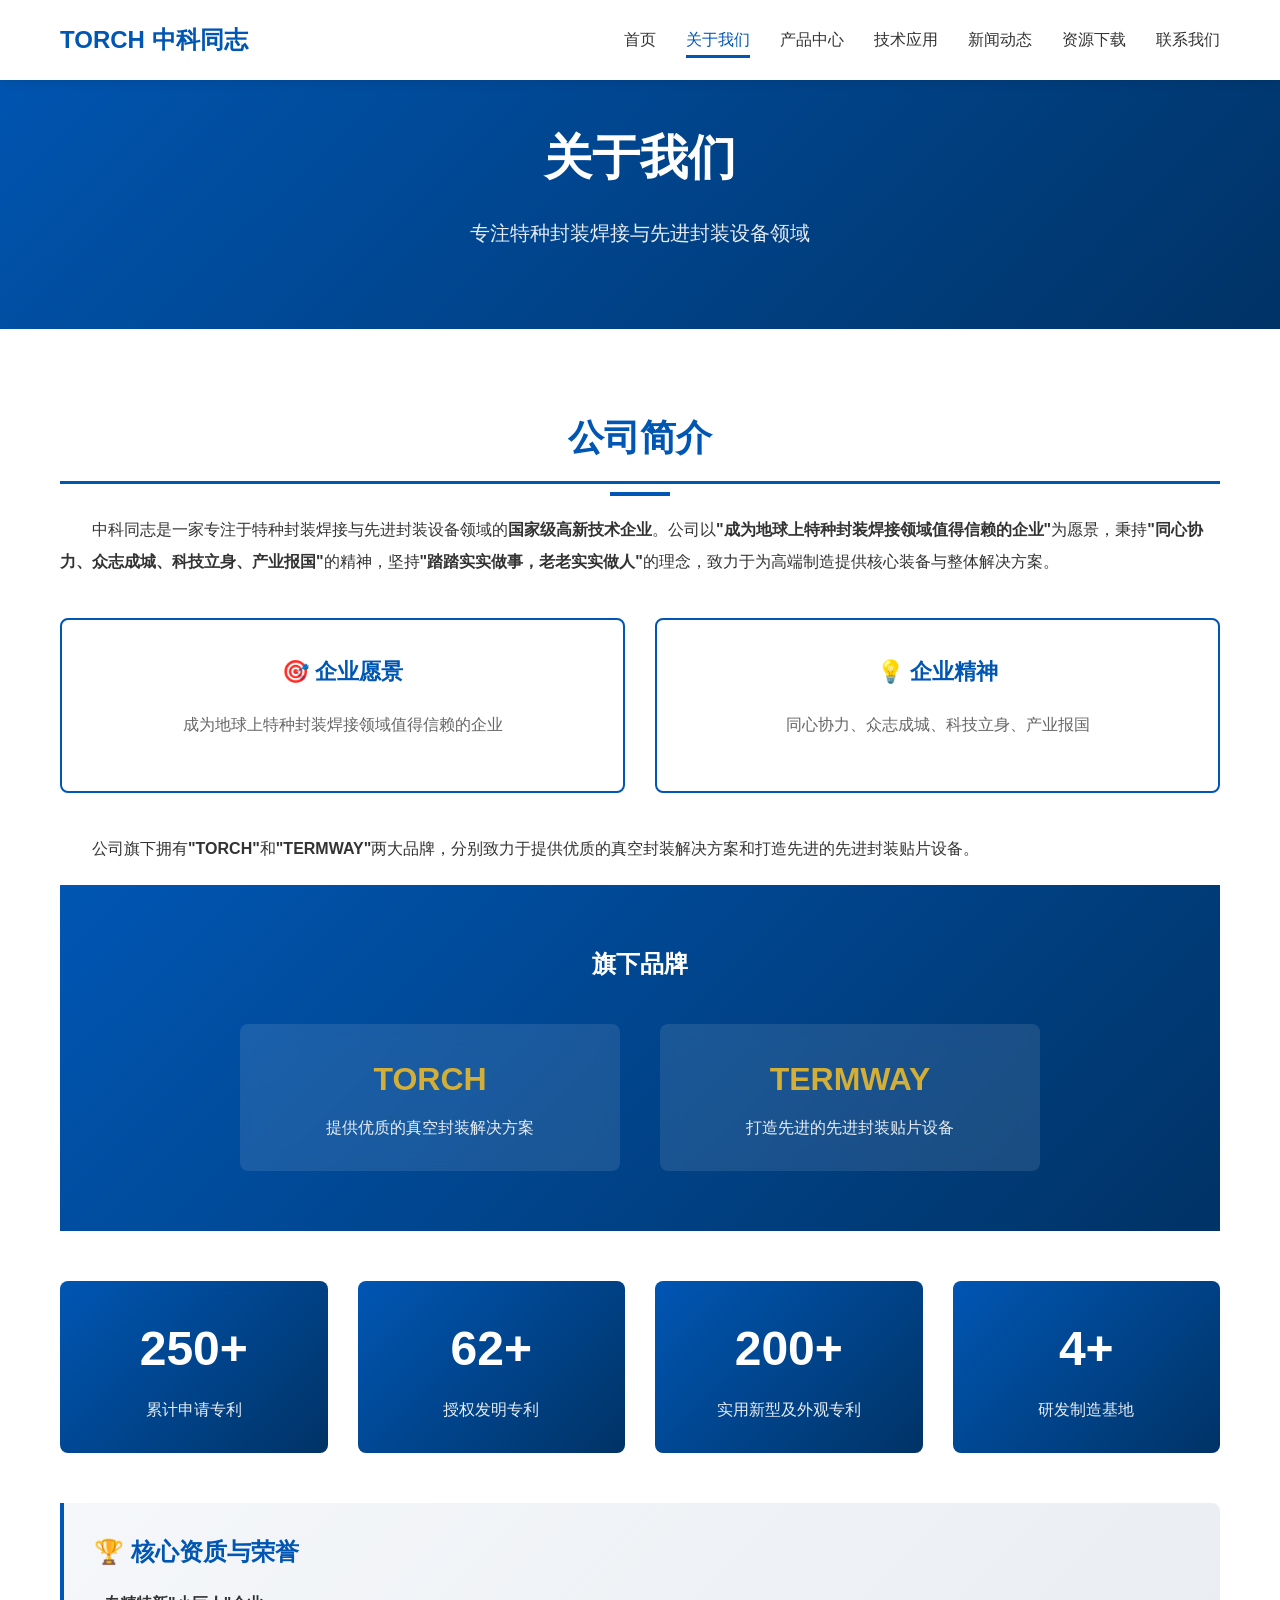
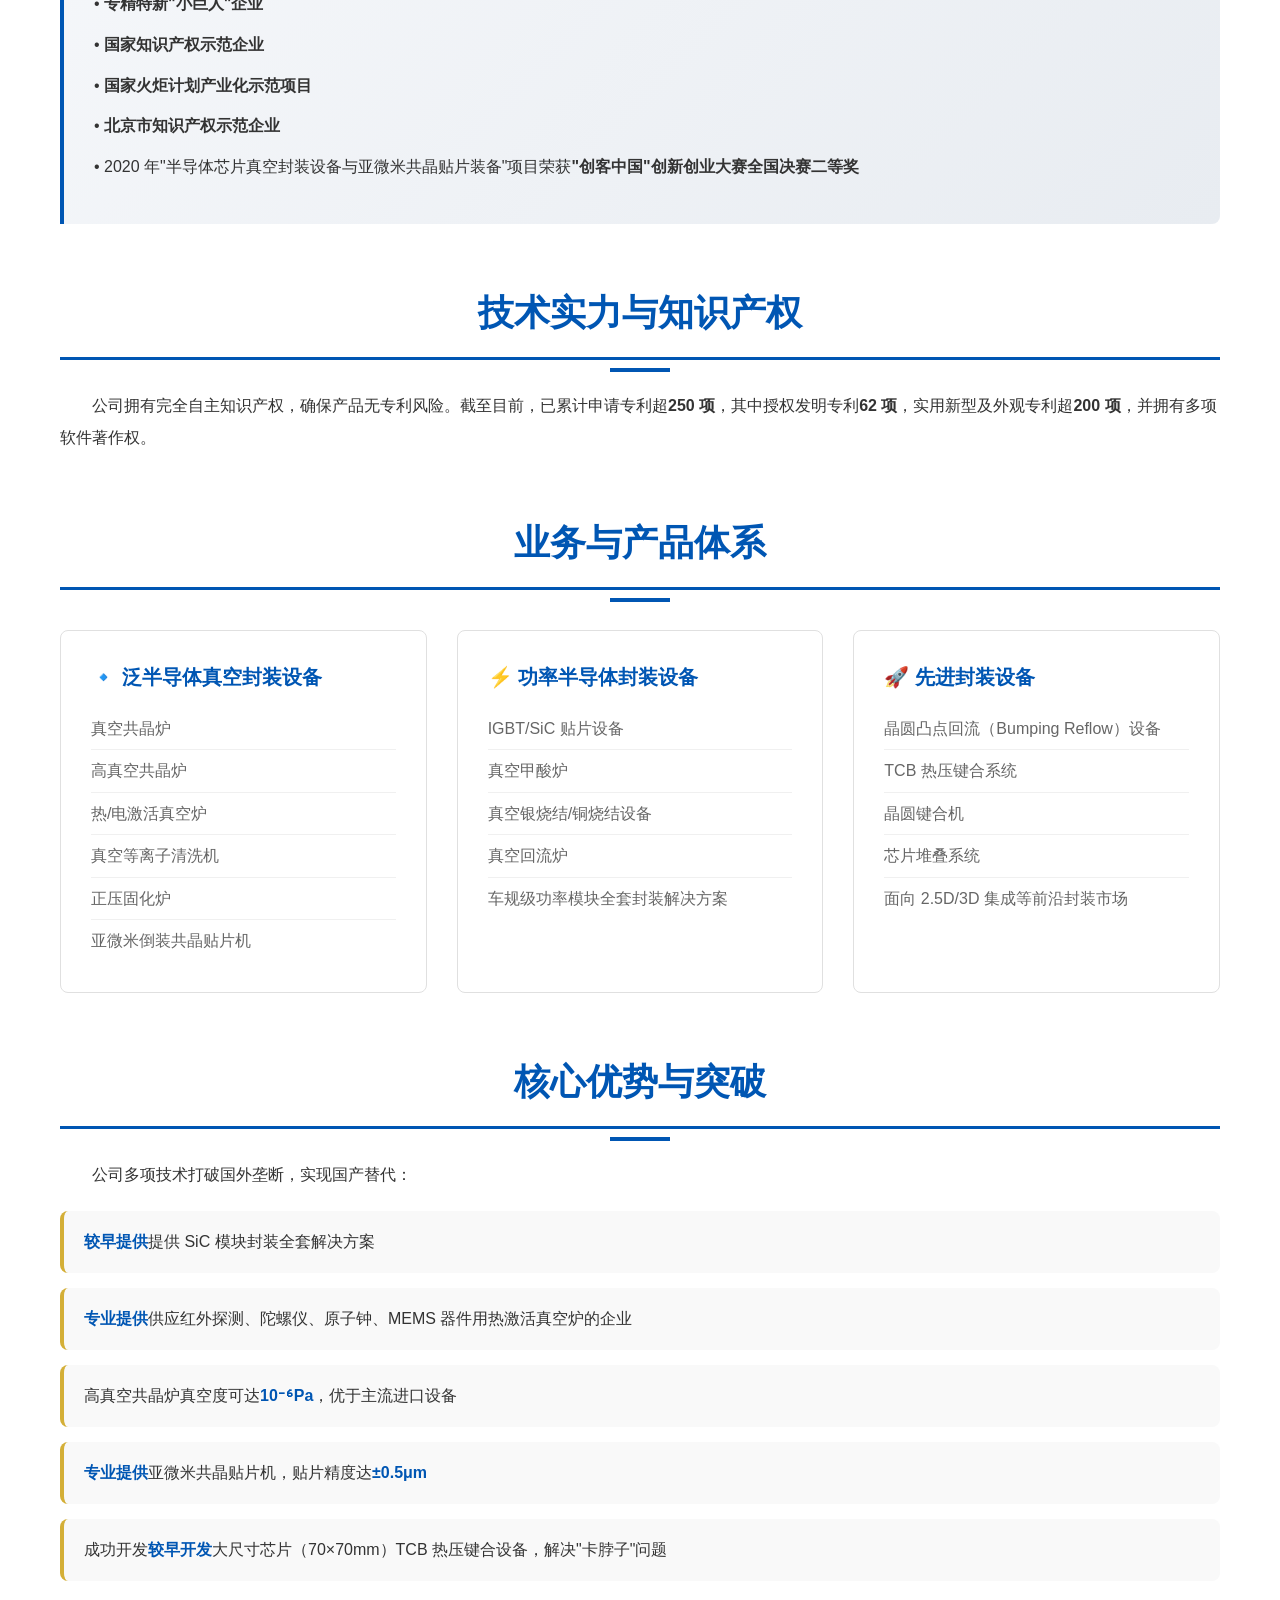
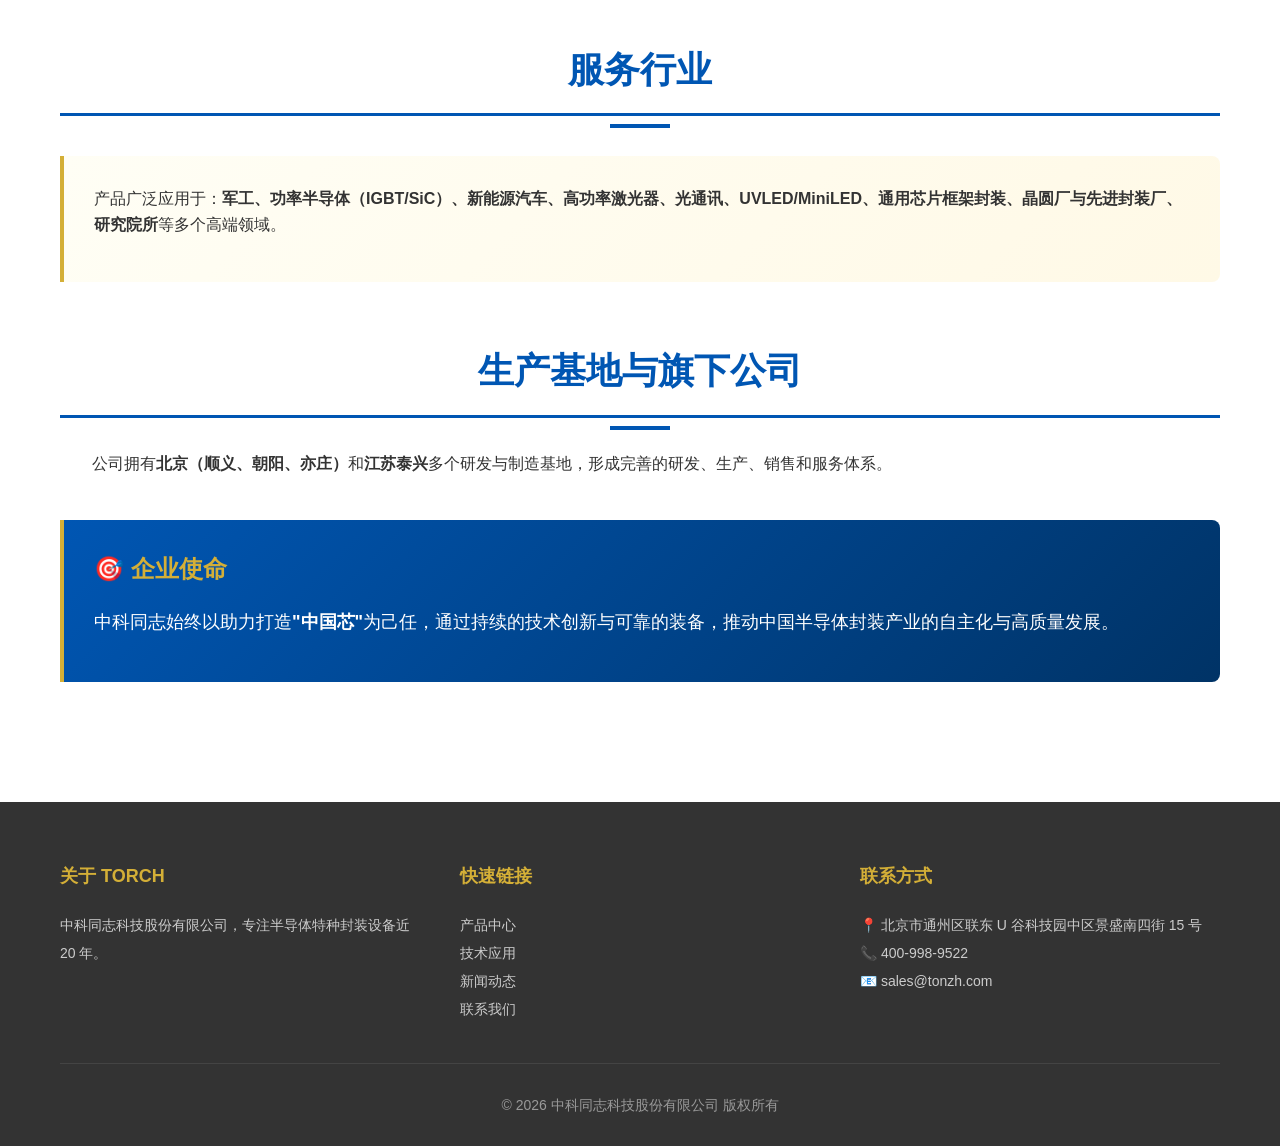
==== commit 34d4c600: "修改首台违禁词" ====
--- a/about/index.html
+++ b/about/index.html
@@ -372,7 +372,7 @@
                     <li><strong>专业提供</strong>供应红外探测、陀螺仪、原子钟、MEMS 器件用热激活真空炉的企业</li>
                     <li>高真空共晶炉真空度可达<strong>10⁻⁶Pa</strong>，优于主流进口设备</li>
                     <li><strong>专业提供</strong>亚微米共晶贴片机，贴片精度达<strong>±0.5μm</strong></li>
-                    <li>成功开发<strong>国内首台</strong>大尺寸芯片（70×70mm）TCB 热压键合设备，解决"卡脖子"问题</li>
+                    <li>成功开发<strong>较早开发</strong>大尺寸芯片（70×70mm）TCB 热压键合设备，解决"卡脖子"问题</li>
                 </ul>
             </div>
 
